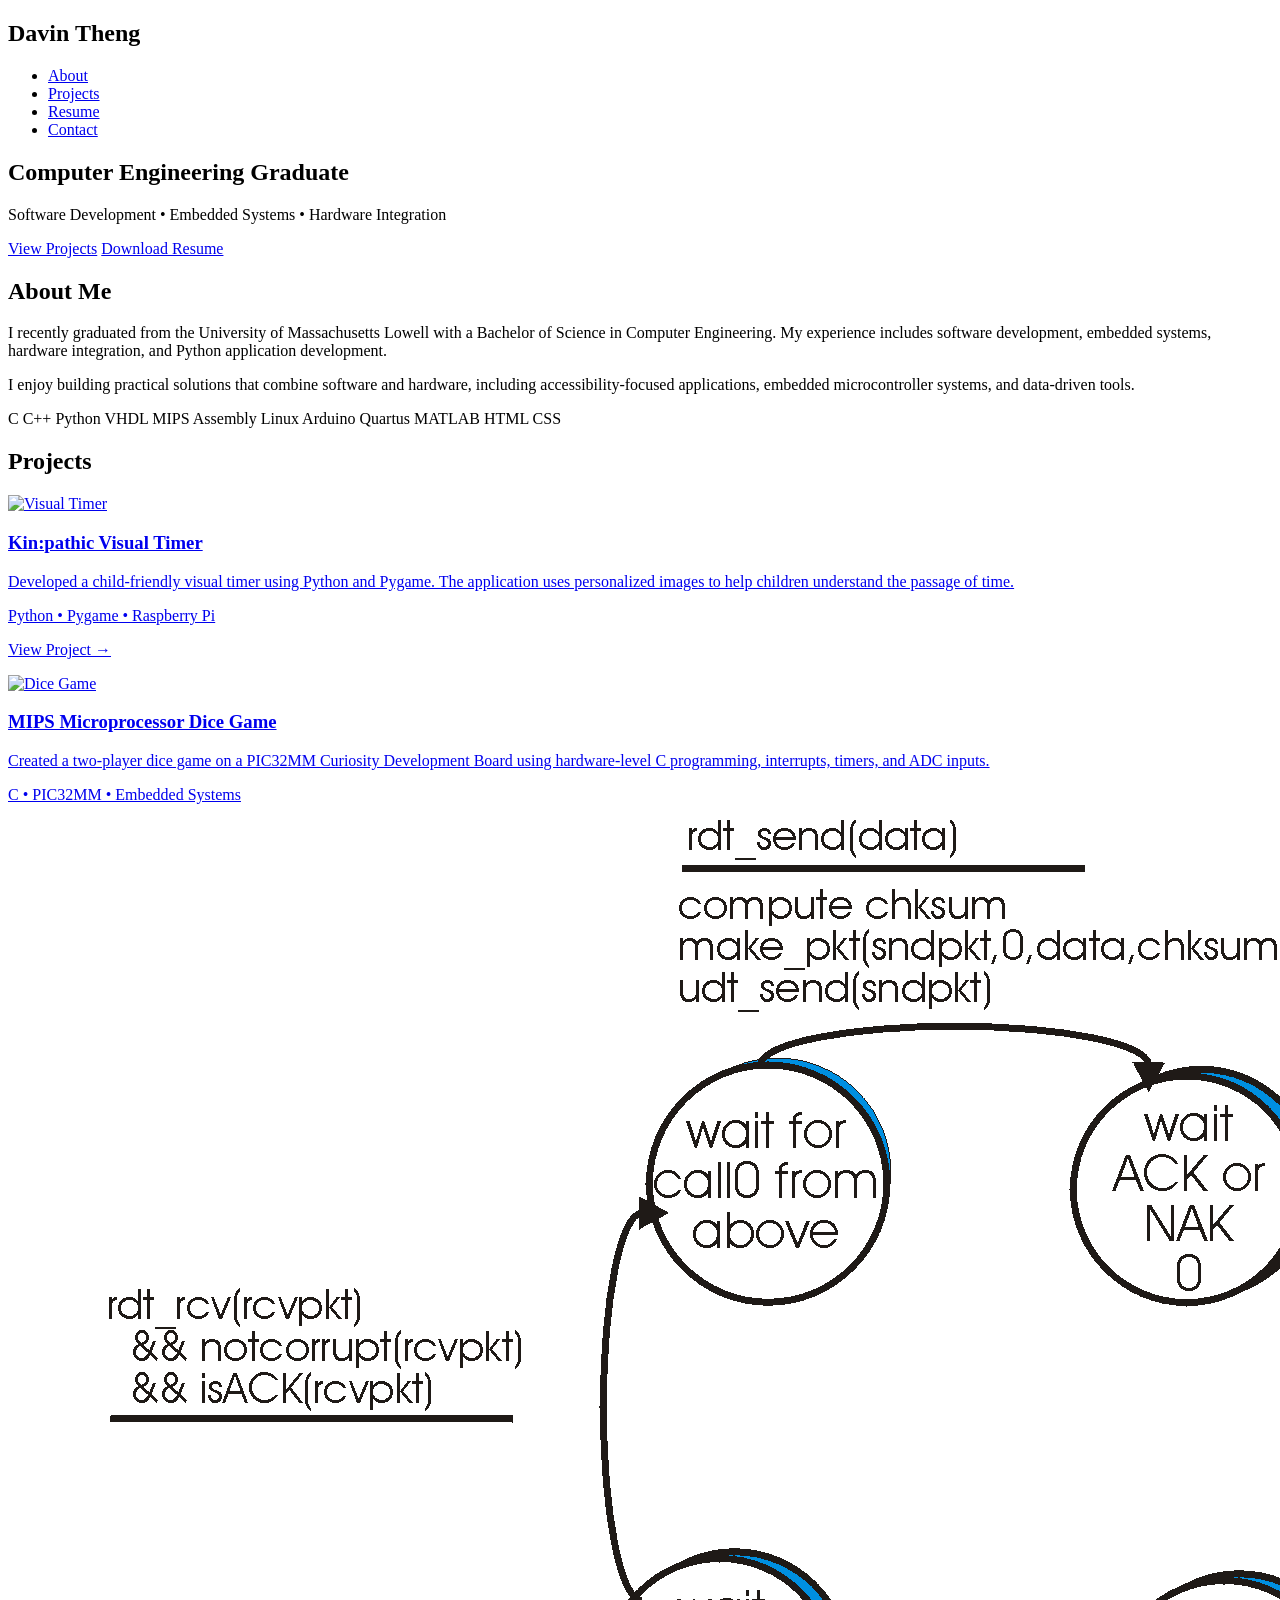
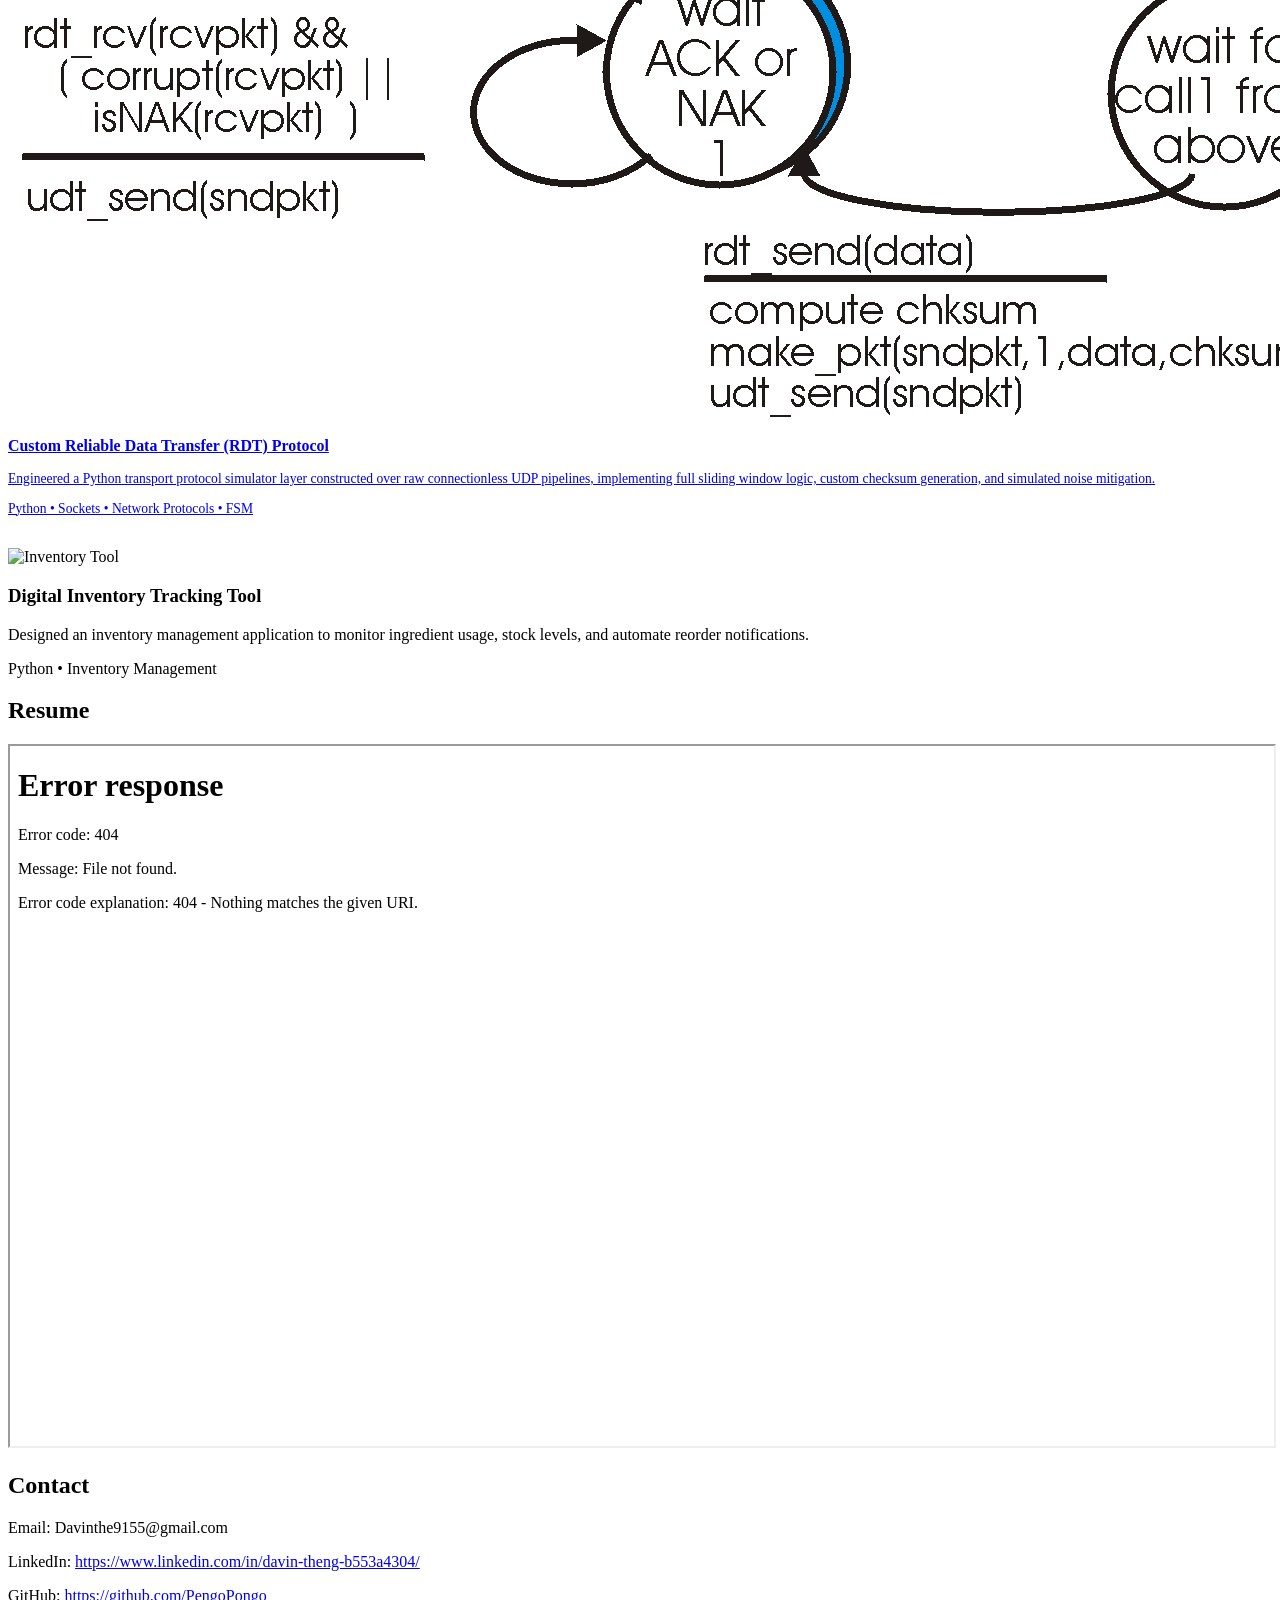
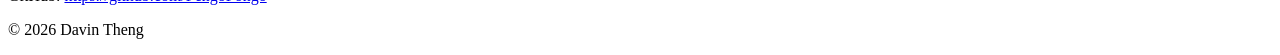
==== index.html @ 6cb1995a "Create portfolio layout in index.html Added HTML structure for portfolio including sections for Abou" ====
<!DOCTYPE html>
<html lang="en">
<head>
    <meta charset="UTF-8">
    <meta name="viewport" content="width=device-width, initial-scale=1.0">
    <title>Davin Theng | Portfolio</title>

    <link rel="stylesheet" href="style.css">
</head>
<body>

    <header>
        <nav>
            <h1>Davin Theng</h1>

            <ul>
                <li><a href="#about">About</a></li>
                <li><a href="#projects">Projects</a></li>
                <li><a href="#resume">Resume</a></li>
                <li><a href="#contact">Contact</a></li>
            </ul>
        </nav>
    </header>

    <section class="hero">
        <div class="hero-content">
            <h2>Computer Engineering Graduate</h2>

            <p>
                Software Development • Embedded Systems • Hardware Integration
            </p>

            <div class="hero-buttons">
                <a href="#projects" class="btn">View Projects</a>
                <a href="resume.pdf" class="btn btn-secondary" target="_blank">
                    Download Resume
                </a>
            </div>
        </div>
    </section>

    <section id="about">
        <h2>About Me</h2>

        <p>
            I recently graduated from the University of Massachusetts Lowell
            with a Bachelor of Science in Computer Engineering.
            My experience includes software development, embedded systems,
            hardware integration, and Python application development.
        </p>

        <p>
            I enjoy building practical solutions that combine software and
            hardware, including accessibility-focused applications,
            embedded microcontroller systems, and data-driven tools.
        </p>

        <div class="skills">
            <span>C</span>
            <span>C++</span>
            <span>Python</span>
            <span>VHDL</span>
            <span>MIPS Assembly</span>
            <span>Linux</span>
            <span>Arduino</span>
            <span>Quartus</span>
            <span>MATLAB</span>
            <span>HTML</span>
            <span>CSS</span>
        </div>
    </section>

    <section id="projects">
        <h2>Projects</h2>

        <div class="project-grid">

            <a href="kinpathic-timer.html" class="project-card project-card-link">
                <img src="images/visual-timer.png" alt="Visual Timer">

                <h3>Kin:pathic Visual Timer</h3>

                <p>
                    Developed a child-friendly visual timer using Python and
                    Pygame. The application uses personalized images to help
                    children understand the passage of time.
                </p>

                <p class="tech">
                    Python • Pygame • Raspberry Pi
                </p>

                <p class="view-more">View Project →</p>
            </a>

            <div class="project-grid">
                
                <a href="dice-game.html" class="project-card project-card-link">
                    <img src="images/dice-game.png" alt="Dice Game">

                    <h3>MIPS Microprocessor Dice Game</h3>

                    <p>
                        Created a two-player dice game on a PIC32MM Curiosity
                        Development Board using hardware-level C programming,
                        interrupts, timers, and ADC inputs.
                    </p>

                    <p class="tech">
                        C • PIC32MM • Embedded Systems
                    </p>
                </a>
            </div>

            <div class="project-card">
                
                <a href="rdt-protocol.html" class="btn" style="margin: 0; padding: 6px 14px; font-size: 0.85rem;">
                    <img src="images/network-protocol.png" alt="RDT Protocol Simulator Architecture">
                    
                    <h3>Custom Reliable Data Transfer (RDT) Protocol</h3>
                
                    <p>
                    Engineered a Python transport protocol simulator layer constructed over raw connectionless UDP pipelines, 
                    implementing full sliding window logic, custom checksum generation, and simulated noise mitigation.
                    </p>
                    
                    <p class="tech">Python • Sockets • Network Protocols • FSM</p>
                
                </a>
            </div>

            <div class="project-card">
                <img src="images/inventory-tool.png" alt="Inventory Tool">

                <h3>Digital Inventory Tracking Tool</h3>

                <p>
                    Designed an inventory management application to monitor
                    ingredient usage, stock levels, and automate reorder
                    notifications.
                </p>

                <p class="tech">
                    Python • Inventory Management
                </p>
            </div>

        </div>
    </section>

    <section id="resume">
        <h2>Resume</h2>

        <iframe
            src="resume.pdf"
            width="100%"
            height="700">
        </iframe>
    </section>

    <section id="contact">
        <h2>Contact</h2>

        <div class="contact-container">
            <p>Email: Davinthe9155@gmail.com</p>

            <p>
                LinkedIn:
                <a href="https://www.linkedin.com/in/davin-theng-b553a4304/">
                    https://www.linkedin.com/in/davin-theng-b553a4304/
                </a>
            </p>

            <p>
                GitHub:
                <a href="https://github.com/PengoPongo">
                    https://github.com/PengoPongo
                </a>
            </p>
        </div>
    </section>

    <footer>
        <p>© 2026 Davin Theng</p>
    </footer>

    <script src="script.js"></script>
</body>
</html>
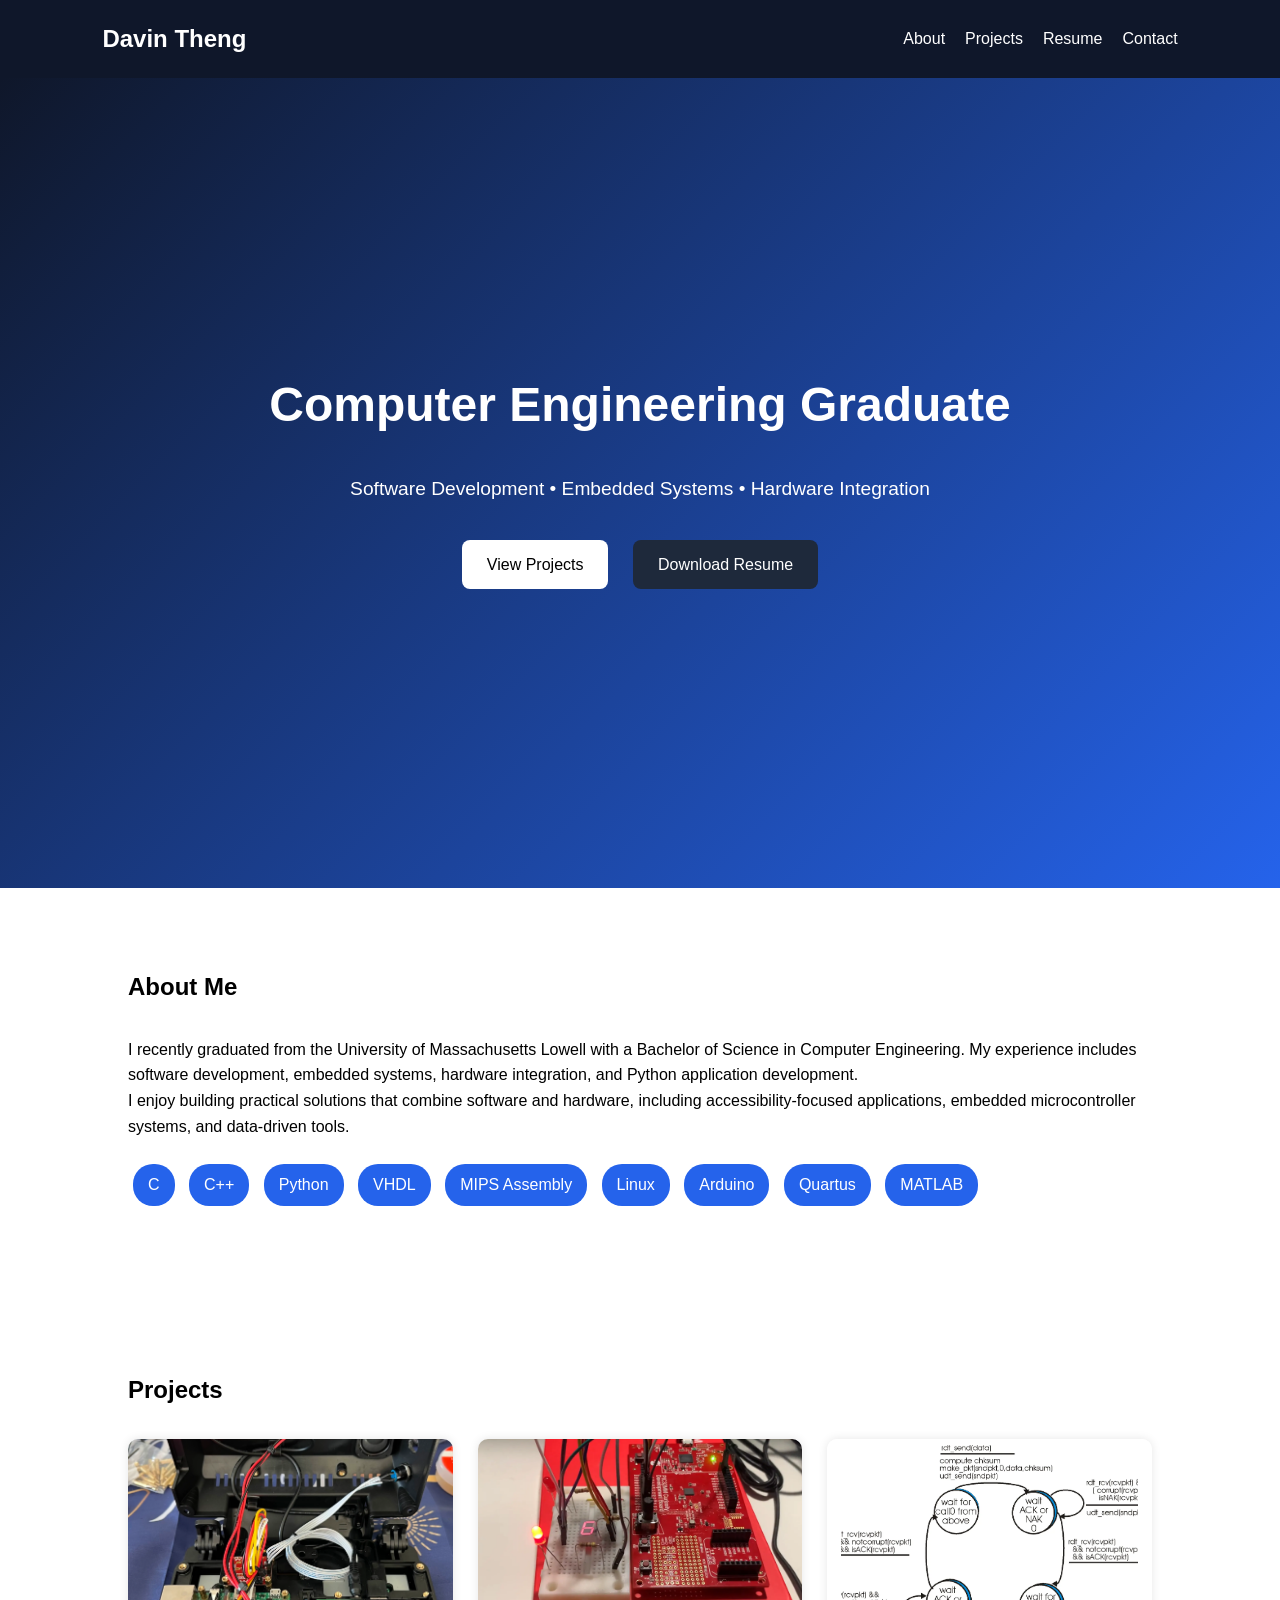
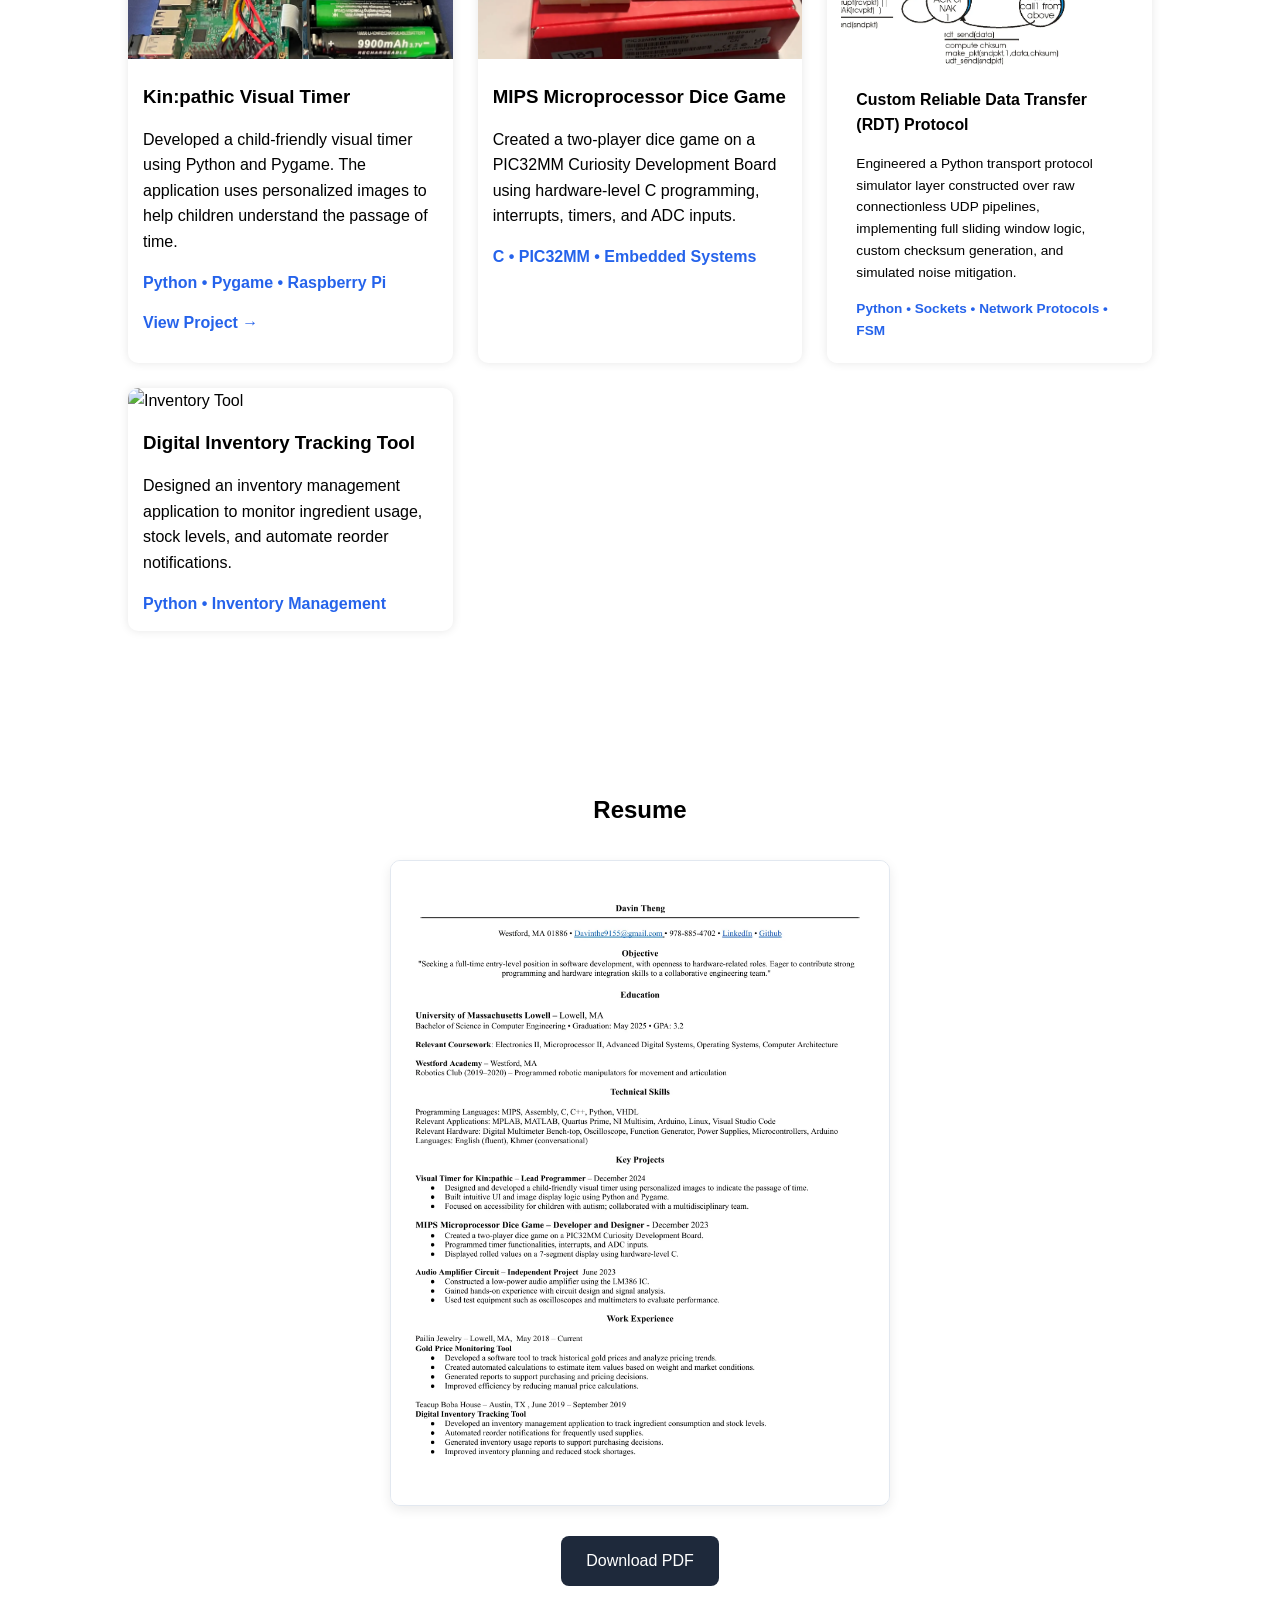
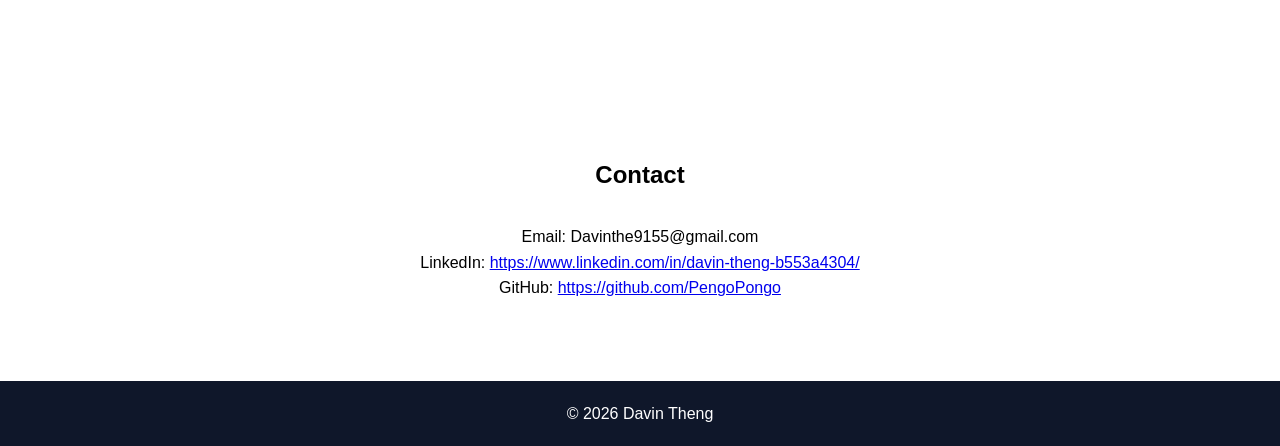
==== commit 72c74e89: "Add files via upload" ====
--- a/index.html
+++ b/index.html
@@ -4,6 +4,19 @@
     <meta charset="UTF-8">
     <meta name="viewport" content="width=device-width, initial-scale=1.0">
     <title>Davin Theng | Portfolio</title>
+
+    <meta name="description" content="Portfolio of Davin Theng — Computer Engineering graduate specializing in Software Development, Embedded Systems, and Hardware Integration.">
+
+    <meta property="og:type" content="website">
+    <meta property="og:title" content="Davin Theng | Computer Engineering Portfolio">
+    <meta property="og:description" content="Explore my projects in embedded systems, Python software development, and hardware integration.">
+    <meta property="og:image" content="https://pengopongo.github.io/davintheng-portfolio//images/og-preview.png">
+    <meta property="og:url" content="https://pengopongo.github.io/davintheng-portfolio/">
+
+    <meta name="twitter:card" content="summary_large_image">
+    <meta name="twitter:title" content="Davin Theng | Computer Engineering Portfolio">
+    <meta name="twitter:description" content="Explore my projects in embedded systems, Python software development, and hardware integration.">
+    <meta name="twitter:image" content="https://pengopongo.github.io/davintheng-portfolio/images/og-preview.png">
 
     <link rel="stylesheet" href="style.css">
 </head>
@@ -65,8 +78,6 @@
             <span>Arduino</span>
             <span>Quartus</span>
             <span>MATLAB</span>
-            <span>HTML</span>
-            <span>CSS</span>
         </div>
     </section>
 
@@ -76,7 +87,7 @@
         <div class="project-grid">
 
             <a href="kinpathic-timer.html" class="project-card project-card-link">
-                <img src="images/visual-timer.png" alt="Visual Timer">
+                <img src="images/visual-timer.webp" alt="Visual Timer">
 
                 <h3>Kin:pathic Visual Timer</h3>
 
@@ -96,7 +107,7 @@
             <div class="project-grid">
                 
                 <a href="dice-game.html" class="project-card project-card-link">
-                    <img src="images/dice-game.png" alt="Dice Game">
+                    <img src="images/dice-game.webp" alt="Dice Game">
 
                     <h3>MIPS Microprocessor Dice Game</h3>
 
@@ -115,7 +126,7 @@
             <div class="project-card">
                 
                 <a href="rdt-protocol.html" class="btn" style="margin: 0; padding: 6px 14px; font-size: 0.85rem;">
-                    <img src="images/network-protocol.png" alt="RDT Protocol Simulator Architecture">
+                    <img src="images/network-protocol.webp" alt="RDT Protocol Simulator Architecture">
                     
                     <h3>Custom Reliable Data Transfer (RDT) Protocol</h3>
                 
@@ -130,7 +141,7 @@
             </div>
 
             <div class="project-card">
-                <img src="images/inventory-tool.png" alt="Inventory Tool">
+                <img src="images/inventory-tool.webp" alt="Inventory Tool">
 
                 <h3>Digital Inventory Tracking Tool</h3>
 
@@ -151,11 +162,16 @@
     <section id="resume">
         <h2>Resume</h2>
 
-        <iframe
-            src="resume.pdf"
-            width="100%"
-            height="700">
-        </iframe>
+        <div class="resume-container">
+            <a href="resume.pdf" target="_blank" rel="noopener noreferrer" class="resume-preview-card">
+                <img src="images/resume-thumbnail.webp" alt="Davin Theng Resume Preview" class="resume-thumbnail">
+            </a>
+            <div class="resume-actions">
+                <a href="resume.pdf" download class="btn btn-secondary">
+                    Download PDF
+                </a>
+            </div>
+        </div>
     </section>
 
     <section id="contact">
@@ -186,4 +202,4 @@
 
     <script src="script.js"></script>
 </body>
-</html>
+</html>
--- a/style.css
+++ b/style.css
@@ -0,0 +1,273 @@
+* {
+    margin: 0;
+    padding: 0;
+    box-sizing: border-box;
+}
+
+body {
+    font-family: Arial, sans-serif;
+    line-height: 1.6;
+}
+
+html, body {
+    max-width: 100%;
+    overflow-x: hidden;
+}
+
+img, iframe, video {
+    max-width: 100%;
+}
+
+header {
+    background: #0f172a;
+    color: white;
+    position: sticky;
+    top: 0;
+}
+
+nav {
+    display: flex;
+    justify-content: space-between;
+    align-items: center;
+    padding: 20px 8%;
+    flex-wrap: wrap; /* Allows header items to wrap instead of overflowing */
+    gap: 15px;
+}
+
+nav ul {
+    list-style: none;
+    display: flex;
+    gap: 20px;
+    flex-wrap: wrap; /* Prevents menu links from clipping off-screen */
+}
+
+nav a {
+    color: white;
+    text-decoration: none;
+}
+
+.hero {
+    height: 90vh;
+    background: linear-gradient(
+        135deg,
+        #0f172a,
+        #2563eb
+    );
+
+    color: white;
+
+    display: flex;
+    justify-content: center;
+    align-items: center;
+    text-align: center;
+}
+
+.hero h2 {
+    font-size: 3rem;
+}
+
+.hero p {
+    margin-top: 15px;
+    font-size: 1.2rem;
+}
+
+.hero-buttons {
+    margin-top: 25px;
+}
+
+.btn {
+    background: white;
+    color: black;
+    text-decoration: none;
+    padding: 12px 25px;
+    border-radius: 8px;
+    margin: 10px;
+    display: inline-block;
+}
+
+.btn-secondary {
+    background: #1e293b;
+    color: white;
+}
+
+section {
+    padding: 80px 10%;
+}
+
+section h2 {
+    margin-bottom: 30px;
+}
+
+.skills {
+    margin-top: 20px;
+}
+
+.skills span {
+    display: inline-block;
+    background: #2563eb;
+    color: white;
+    padding: 8px 15px;
+    margin: 5px;
+    border-radius: 20px;
+}
+
+.project-grid {
+    display: grid;
+
+    grid-template-columns:
+    repeat(auto-fit, minmax(300px, 1fr));
+
+    gap: 25px;
+}
+
+.project-card {
+    background: white;
+    box-shadow: 0 0 10px rgba(0,0,0,.1);
+    border-radius: 10px;
+    overflow: hidden;
+}
+
+.project-card img {
+    width: 100%;
+    height: 220px;
+    object-fit: cover;
+}
+
+.project-card h3 {
+    padding: 15px;
+}
+
+.project-card p {
+    padding: 0 15px 15px;
+}
+
+.tech {
+    color: #2563eb;
+    font-weight: bold;
+}
+
+#contact {
+    text-align: center;
+}
+
+footer {
+    background: #0f172a;
+    color: white;
+    text-align: center;
+    padding: 20px;
+}
+/* ── Clickable project card ── */
+.project-card-link {
+    display: block;
+    text-decoration: none;
+    color: inherit;
+    transition: transform 0.2s, box-shadow 0.2s;
+}
+
+.project-card-link:hover {
+    transform: translateY(-4px);
+    box-shadow: 0 8px 24px rgba(0,0,0,0.15);
+}
+
+.view-more {
+    color: #2563eb;
+    font-weight: bold;
+    padding: 0 15px 15px !important;
+}
+
+.video-container {
+    position: relative;
+    padding-bottom: 56.25%; /* 16:9 Aspect Ratio */
+    padding-top: 0;
+    height: 0;
+    overflow: hidden;
+    margin: 30px 0;
+    border-radius: 10px;
+    box-shadow: 0 4px 12px rgba(0, 0, 0, 0.1);
+}
+
+.video-container iframe {
+    position: absolute;
+    top: 0;
+    left: 0;
+    width: 100%;
+    height: 100%;
+    border: none;
+}
+
+#resume {
+    text-align: center;
+}
+
+.resume-container {
+    display: flex;
+    flex-direction: column;
+    align-items: center;    /* Centers children horizontally */
+    justify-content: center;
+    max-width: 500px;        /* Limits thumbnail width */
+    margin: 0 auto;         /* Centers container on the page */
+    gap: 20px;
+}
+
+.resume-preview-card {
+    display: block;
+    width: 100%;
+    border-radius: 10px;
+    overflow: hidden;
+    border: 1px solid #e2e8f0;
+    box-shadow: 0 4px 12px rgba(0, 0, 0, 0.08);
+    transition: transform 0.2s, box-shadow 0.2s;
+}
+
+.resume-preview-card:hover {
+    transform: translateY(-3px);
+    box-shadow: 0 8px 24px rgba(0, 0, 0, 0.15);
+}
+
+.resume-thumbnail {
+    width: 100%;
+    height: auto;
+    display: block;
+}
+
+.resume-actions {
+    display: flex;
+    justify-content: center; /* Centers the download button */
+    width: 100%;
+}
+
+@media (max-width: 600px) {
+    nav {
+        flex-direction: column;
+        align-items: center;
+        text-align: center;
+        padding: 15px 5%;
+    }
+
+    nav ul {
+        justify-content: center;
+        gap: 12px 18px;
+    }
+
+    .hero {
+        height: auto;
+        min-height: 70vh;
+        padding: 60px 5%;
+    }
+
+    .hero h2 {
+        font-size: 2rem;
+    }
+
+    .hero p {
+        font-size: 1rem;
+    }
+
+    section {
+        padding: 50px 5%;
+    }
+
+    .project-grid {
+        grid-template-columns: 1fr; /* Stacks project cards in a single column */
+    }
+}
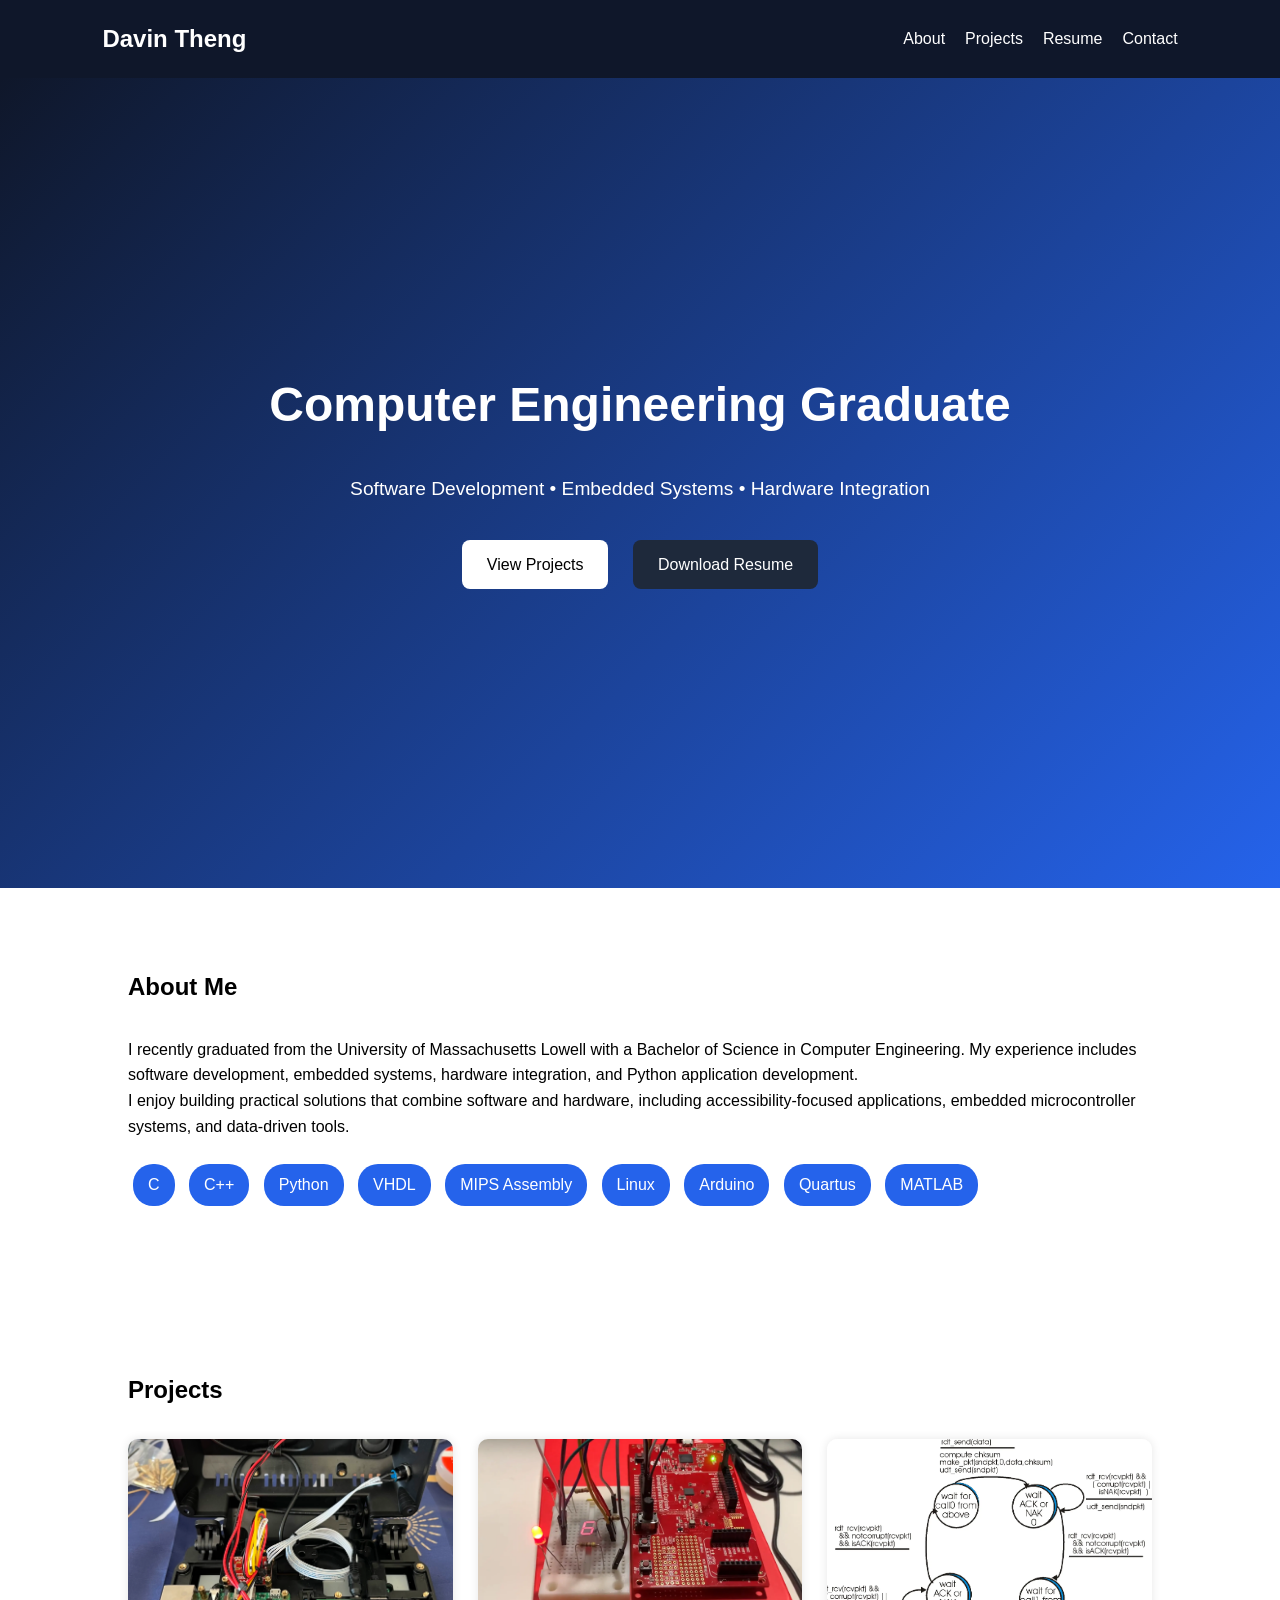
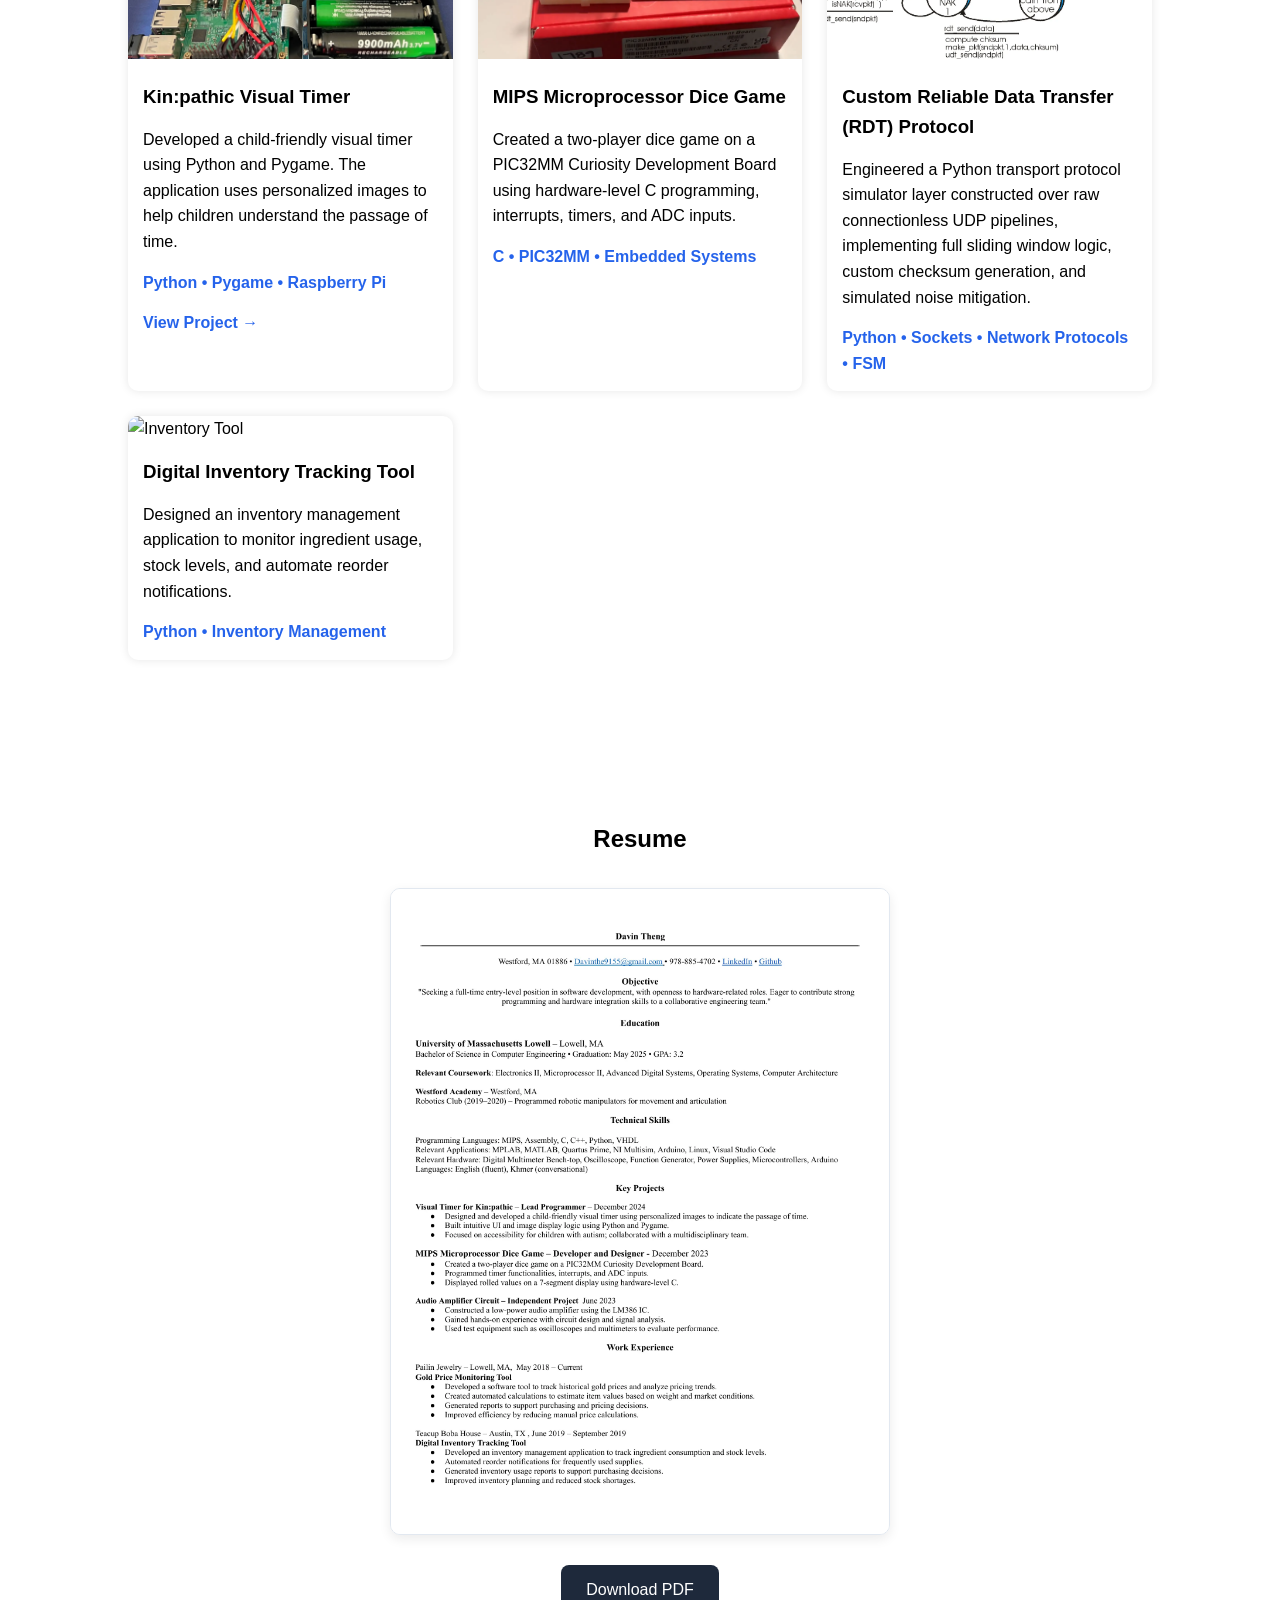
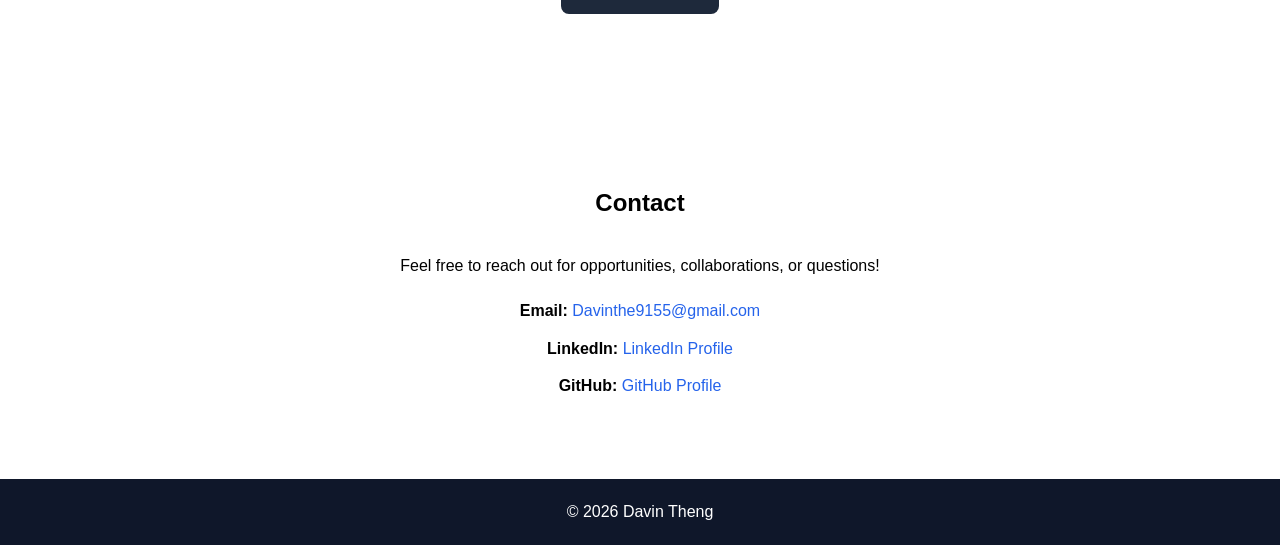
==== commit ec62fe4d: "Add files via upload" ====
--- a/index.html
+++ b/index.html
@@ -5,18 +5,20 @@
     <meta name="viewport" content="width=device-width, initial-scale=1.0">
     <title>Davin Theng | Portfolio</title>
 
+    <link rel="icon" type="image/x-icon" href="images/favicon.ico">
+
     <meta name="description" content="Portfolio of Davin Theng — Computer Engineering graduate specializing in Software Development, Embedded Systems, and Hardware Integration.">
 
     <meta property="og:type" content="website">
     <meta property="og:title" content="Davin Theng | Computer Engineering Portfolio">
     <meta property="og:description" content="Explore my projects in embedded systems, Python software development, and hardware integration.">
-    <meta property="og:image" content="https://pengopongo.github.io/davintheng-portfolio//images/og-preview.png">
+    <meta property="og:image" content="https://pengopongo.github.io/davintheng-portfolio//images/og-preview.webp">
     <meta property="og:url" content="https://pengopongo.github.io/davintheng-portfolio/">
 
     <meta name="twitter:card" content="summary_large_image">
     <meta name="twitter:title" content="Davin Theng | Computer Engineering Portfolio">
     <meta name="twitter:description" content="Explore my projects in embedded systems, Python software development, and hardware integration.">
-    <meta name="twitter:image" content="https://pengopongo.github.io/davintheng-portfolio/images/og-preview.png">
+    <meta name="twitter:image" content="https://pengopongo.github.io/davintheng-portfolio/images/og-preview.webp">
 
     <link rel="stylesheet" href="style.css">
 </head>
@@ -123,9 +125,9 @@
                 </a>
             </div>
 
-            <div class="project-card">
-                
-                <a href="rdt-protocol.html" class="btn" style="margin: 0; padding: 6px 14px; font-size: 0.85rem;">
+            <div class="project-grid">
+        
+                <a href="rdt-protocol.html" class="project-card project-card-link">
                     <img src="images/network-protocol.webp" alt="RDT Protocol Simulator Architecture">
                     
                     <h3>Custom Reliable Data Transfer (RDT) Protocol</h3>
@@ -140,8 +142,9 @@
                 </a>
             </div>
 
-            <div class="project-card">
-                <img src="images/inventory-tool.webp" alt="Inventory Tool">
+            <div class="project-grid">
+                <a href="inventory-tool.html" class="project-card project-card-link">
+                    <img src="images/inventory-tool.webp" alt="Inventory Tool">
 
                 <h3>Digital Inventory Tracking Tool</h3>
 
@@ -151,9 +154,8 @@
                     notifications.
                 </p>
 
-                <p class="tech">
-                    Python • Inventory Management
-                </p>
+                <p class="tech"> Python • Inventory Management </p>
+                </a>
             </div>
 
         </div>
@@ -174,26 +176,24 @@
         </div>
     </section>
 
-    <section id="contact">
+<section id="contact">
         <h2>Contact</h2>
-
-        <div class="contact-container">
-            <p>Email: Davinthe9155@gmail.com</p>
-
-            <p>
-                LinkedIn:
-                <a href="https://www.linkedin.com/in/davin-theng-b553a4304/">
-                    https://www.linkedin.com/in/davin-theng-b553a4304/
-                </a>
-            </p>
-
-            <p>
-                GitHub:
-                <a href="https://github.com/PengoPongo">
-                    https://github.com/PengoPongo
-                </a>
-            </p>
-        </div>
+        <p>Feel free to reach out for opportunities, collaborations, or questions!</p>
+        
+        <ul class="contact-links">
+            <li>
+                <strong>Email:</strong> 
+                <a href="mailto:Davinthe9155@gmail.com">Davinthe9155@gmail.com</a>
+            </li>
+            <li>
+                <strong>LinkedIn:</strong> 
+                <a href="https://www.linkedin.com/in/davin-theng-b553a4304" target="_blank" rel="noopener noreferrer">LinkedIn Profile</a>
+            </li>
+            <li>
+                <strong>GitHub:</strong> 
+                <a href="https://github.com/PengoPongo" target="_blank" rel="noopener noreferrer">GitHub Profile</a>
+            </li>
+        </ul>
     </section>
 
     <footer>
--- a/style.css
+++ b/style.css
@@ -269,5 +269,29 @@
 
     .project-grid {
         grid-template-columns: 1fr; /* Stacks project cards in a single column */
-    }
+    }    
+}
+
+#contact {
+    text-align: center;
+}
+
+.contact-links {
+    list-style: none;
+    padding: 0;
+    margin-top: 20px;
+    display: flex;
+    flex-direction: column;
+    gap: 12px;
+    align-items: center;
+}
+
+.contact-links a {
+    color: #2563eb;
+    text-decoration: none;
+    font-weight: 500;
+}
+
+.contact-links a:hover {
+    text-decoration: underline;
 }
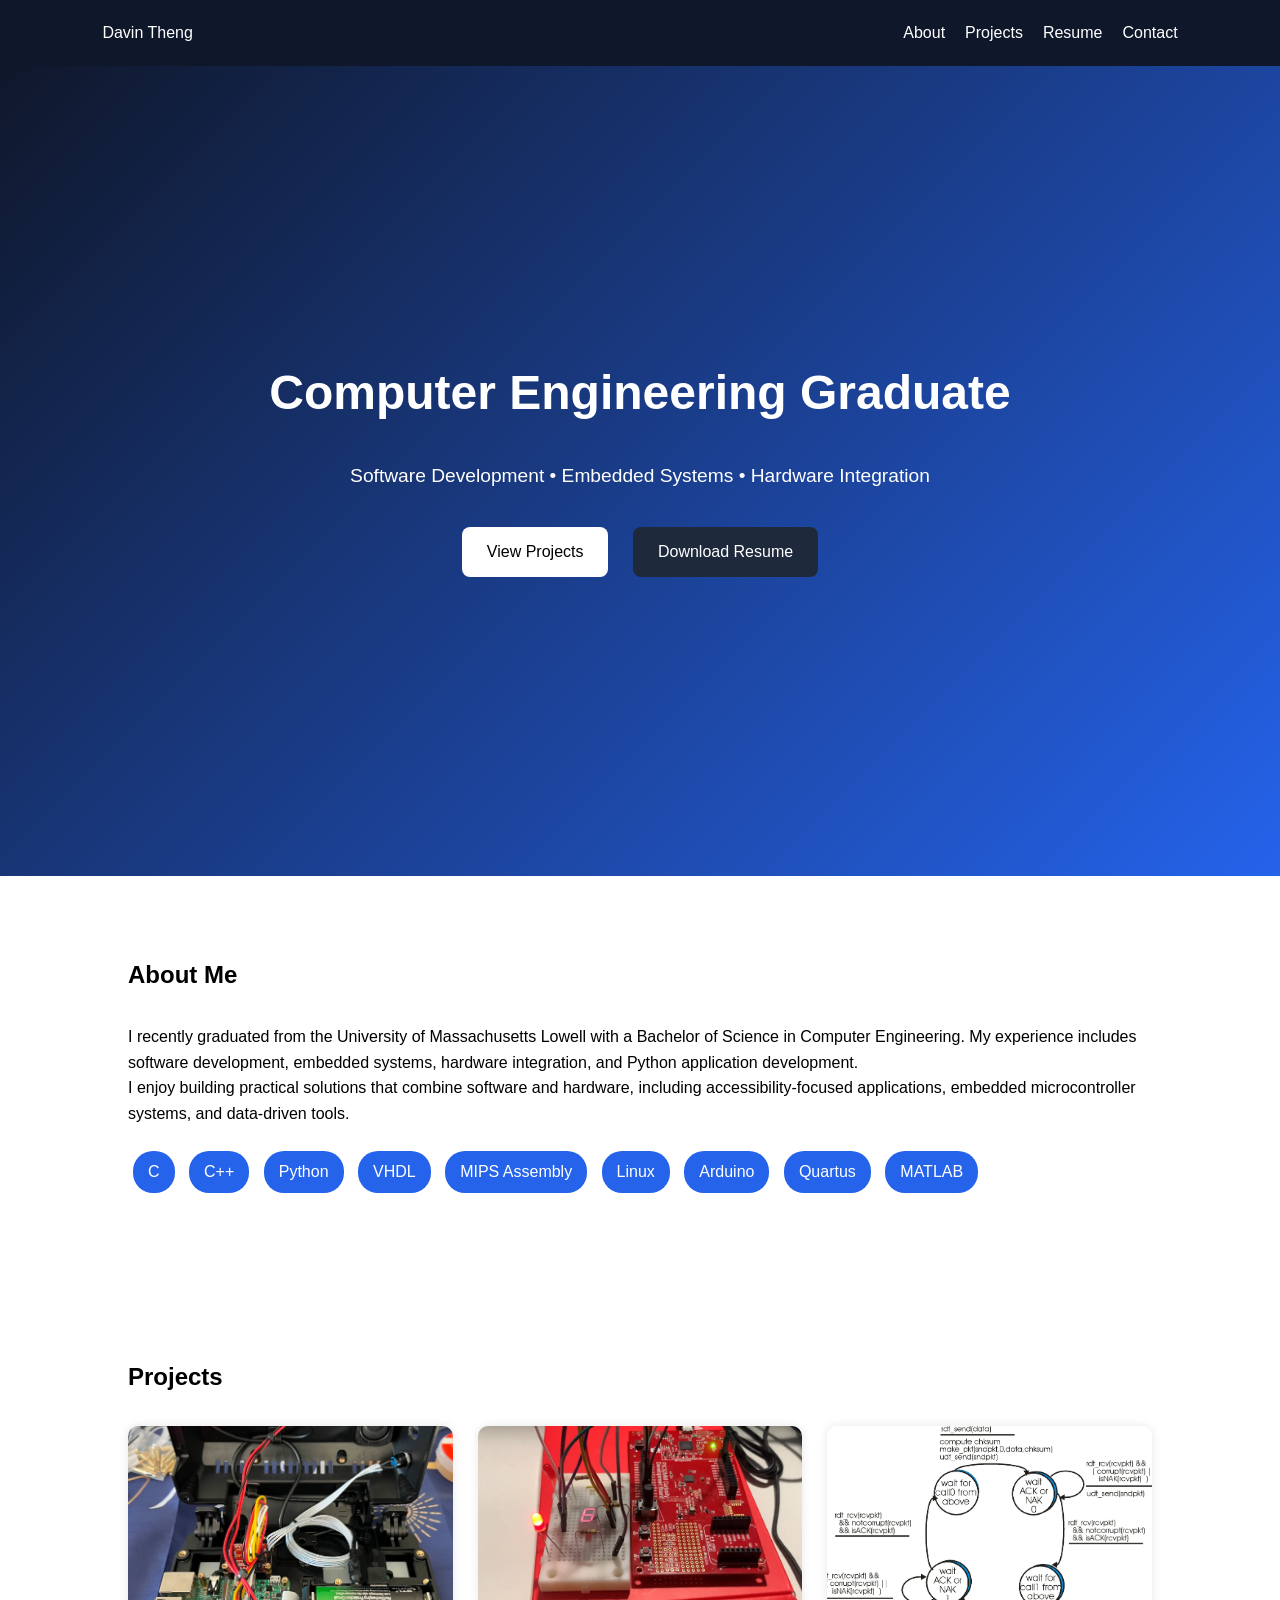
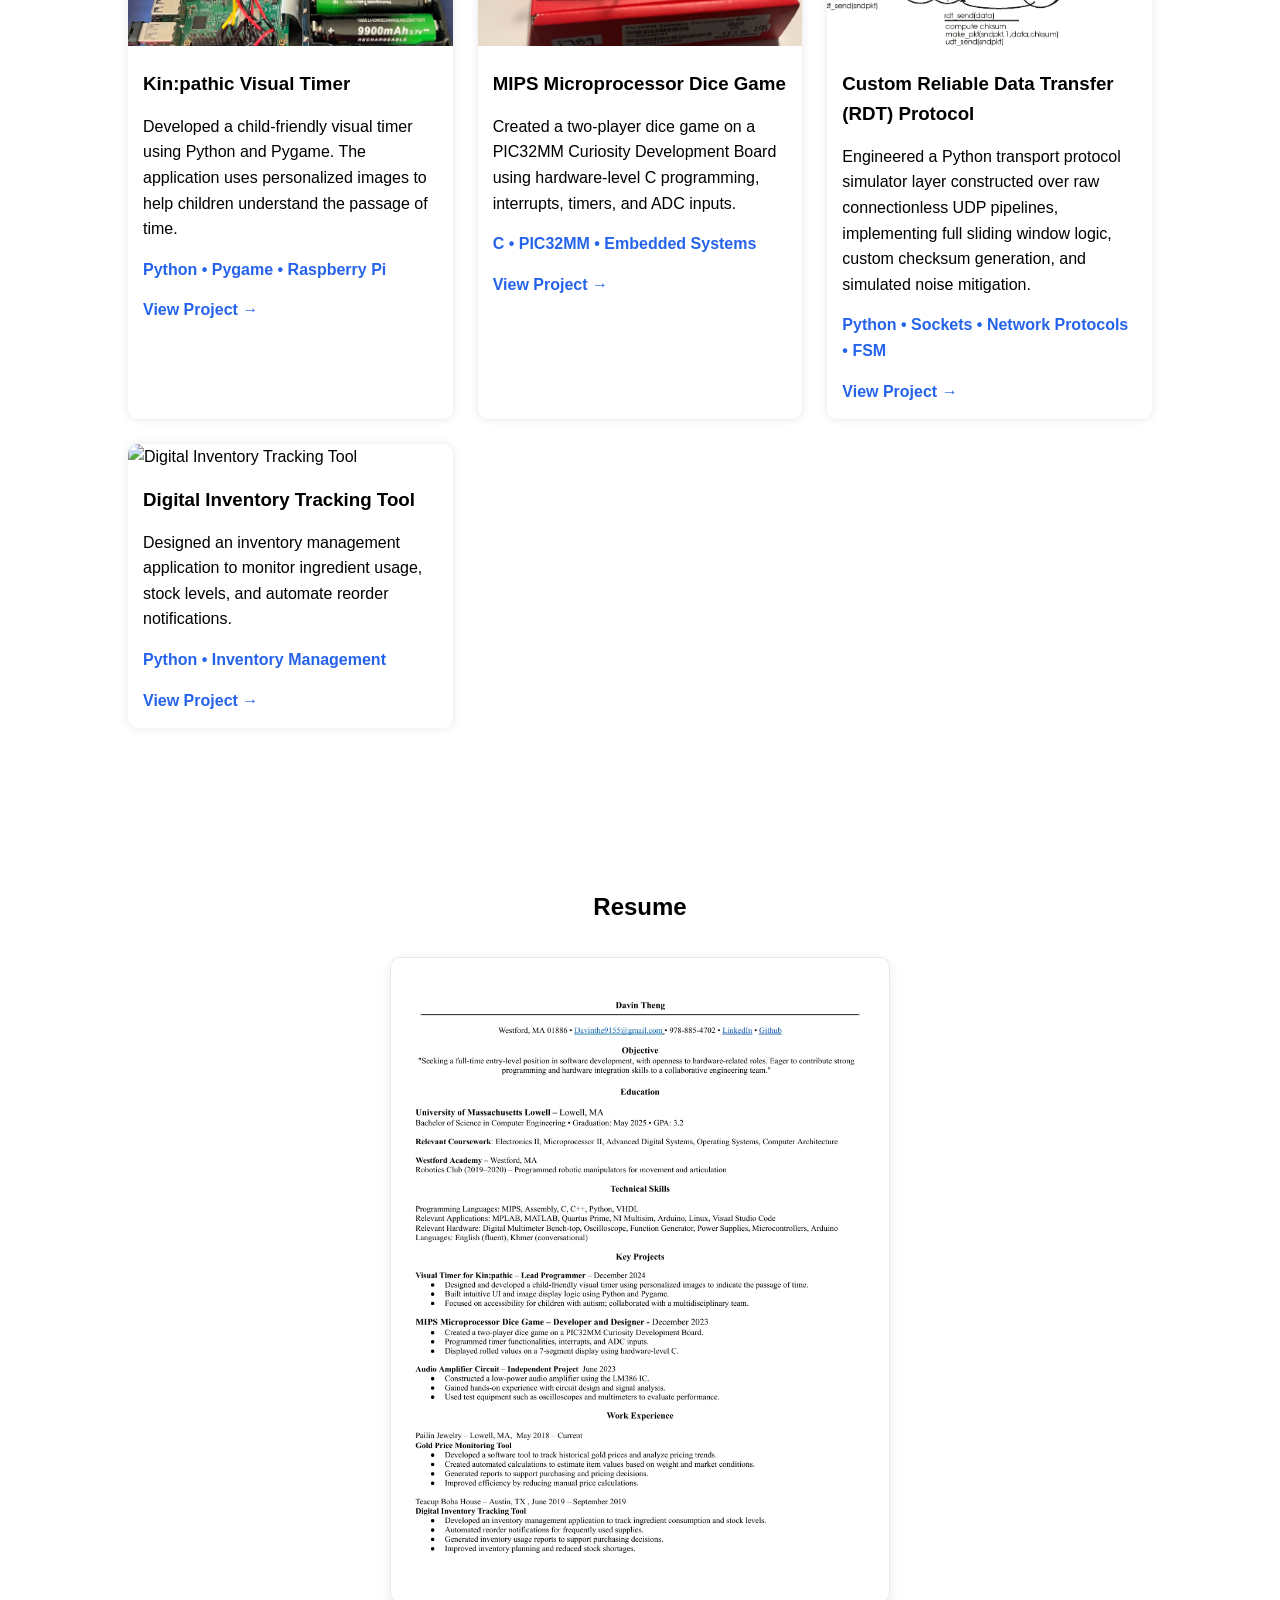
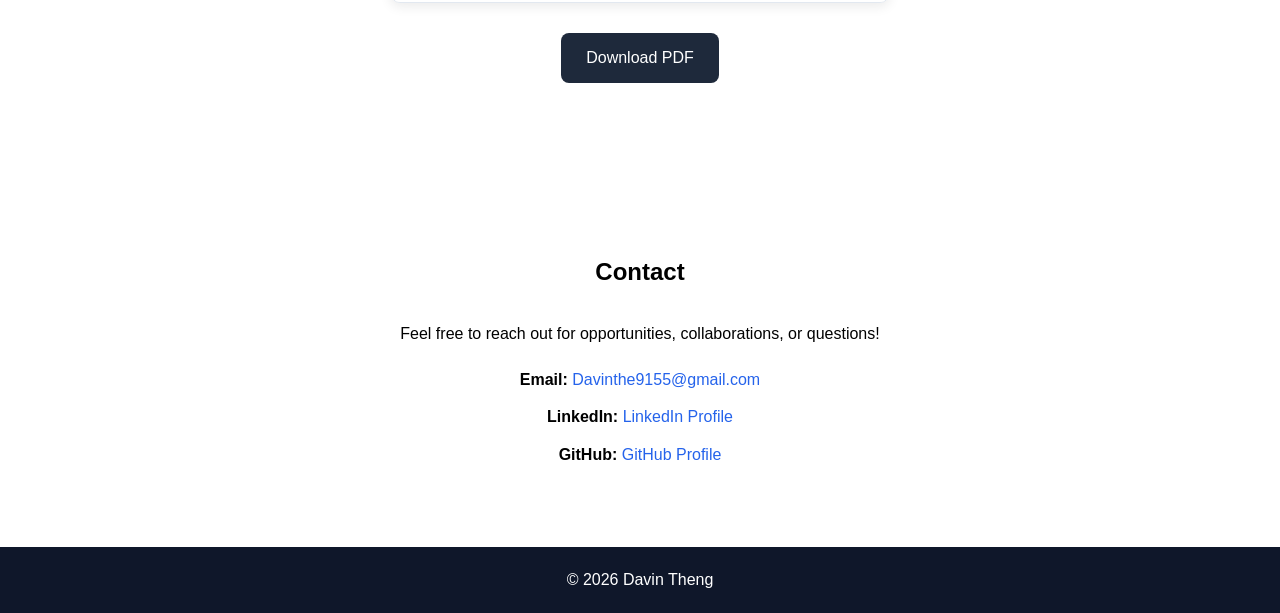
==== commit 8d97a6a6: "Add files via upload" ====
--- a/index.html
+++ b/index.html
@@ -3,18 +3,22 @@
 <head>
     <meta charset="UTF-8">
     <meta name="viewport" content="width=device-width, initial-scale=1.0">
-    <title>Davin Theng | Portfolio</title>
+    <title>Davin Theng | Computer Engineering Portfolio</title>
 
+    <!-- Favicon -->
     <link rel="icon" type="image/x-icon" href="images/favicon.ico">
 
+    <!-- Meta Description -->
     <meta name="description" content="Portfolio of Davin Theng — Computer Engineering graduate specializing in Software Development, Embedded Systems, and Hardware Integration.">
 
+    <!-- Open Graph / Social Media -->
     <meta property="og:type" content="website">
     <meta property="og:title" content="Davin Theng | Computer Engineering Portfolio">
     <meta property="og:description" content="Explore my projects in embedded systems, Python software development, and hardware integration.">
-    <meta property="og:image" content="https://pengopongo.github.io/davintheng-portfolio//images/og-preview.webp">
+    <meta property="og:image" content="https://pengopongo.github.io/davintheng-portfolio/images/og-preview.webp">
     <meta property="og:url" content="https://pengopongo.github.io/davintheng-portfolio/">
 
+    <!-- Twitter Card -->
     <meta name="twitter:card" content="summary_large_image">
     <meta name="twitter:title" content="Davin Theng | Computer Engineering Portfolio">
     <meta name="twitter:description" content="Explore my projects in embedded systems, Python software development, and hardware integration.">
@@ -25,9 +29,8 @@
 <body>
 
     <header>
-        <nav>
-            <h1>Davin Theng</h1>
-
+        <nav aria-label="Main Navigation">
+            <a href="#" class="logo">Davin Theng</a>
             <ul>
                 <li><a href="#about">About</a></li>
                 <li><a href="#projects">Projects</a></li>
@@ -37,164 +40,139 @@
         </nav>
     </header>
 
-    <section class="hero">
-        <div class="hero-content">
-            <h2>Computer Engineering Graduate</h2>
+    <main>
+        <section class="hero">
+            <div class="hero-content">
+                <h2>Computer Engineering Graduate</h2>
+                <p>Software Development • Embedded Systems • Hardware Integration</p>
+                <div class="hero-buttons">
+                    <a href="#projects" class="btn">View Projects</a>
+                    <a href="resume.pdf" class="btn btn-secondary" target="_blank" rel="noopener noreferrer">
+                        Download Resume
+                    </a>
+                </div>
+            </div>
+        </section>
+
+        <section id="about">
+            <h2>About Me</h2>
 
             <p>
-                Software Development • Embedded Systems • Hardware Integration
+                I recently graduated from the University of Massachusetts Lowell
+                with a Bachelor of Science in Computer Engineering.
+                My experience includes software development, embedded systems,
+                hardware integration, and Python application development.
             </p>
 
-            <div class="hero-buttons">
-                <a href="#projects" class="btn">View Projects</a>
-                <a href="resume.pdf" class="btn btn-secondary" target="_blank">
-                    Download Resume
-                </a>
+            <p>
+                I enjoy building practical solutions that combine software and
+                hardware, including accessibility-focused applications,
+                embedded microcontroller systems, and data-driven tools.
+            </p>
+
+            <div class="skills">
+                <span>C</span>
+                <span>C++</span>
+                <span>Python</span>
+                <span>VHDL</span>
+                <span>MIPS Assembly</span>
+                <span>Linux</span>
+                <span>Arduino</span>
+                <span>Quartus</span>
+                <span>MATLAB</span>
             </div>
-        </div>
-    </section>
+        </section>
 
-    <section id="about">
-        <h2>About Me</h2>
-
-        <p>
-            I recently graduated from the University of Massachusetts Lowell
-            with a Bachelor of Science in Computer Engineering.
-            My experience includes software development, embedded systems,
-            hardware integration, and Python application development.
-        </p>
-
-        <p>
-            I enjoy building practical solutions that combine software and
-            hardware, including accessibility-focused applications,
-            embedded microcontroller systems, and data-driven tools.
-        </p>
-
-        <div class="skills">
-            <span>C</span>
-            <span>C++</span>
-            <span>Python</span>
-            <span>VHDL</span>
-            <span>MIPS Assembly</span>
-            <span>Linux</span>
-            <span>Arduino</span>
-            <span>Quartus</span>
-            <span>MATLAB</span>
-        </div>
-    </section>
-
-    <section id="projects">
-        <h2>Projects</h2>
-
-        <div class="project-grid">
-
-            <a href="kinpathic-timer.html" class="project-card project-card-link">
-                <img src="images/visual-timer.webp" alt="Visual Timer">
-
-                <h3>Kin:pathic Visual Timer</h3>
-
-                <p>
-                    Developed a child-friendly visual timer using Python and
-                    Pygame. The application uses personalized images to help
-                    children understand the passage of time.
-                </p>
-
-                <p class="tech">
-                    Python • Pygame • Raspberry Pi
-                </p>
-
-                <p class="view-more">View Project →</p>
-            </a>
+        <section id="projects">
+            <h2>Projects</h2>
 
             <div class="project-grid">
-                
+
+                <a href="kinpathic-timer.html" class="project-card project-card-link">
+                    <img src="images/visual-timer.webp" alt="Kin:pathic Visual Timer">
+                    <h3>Kin:pathic Visual Timer</h3>
+                    <p>
+                        Developed a child-friendly visual timer using Python and
+                        Pygame. The application uses personalized images to help
+                        children understand the passage of time.
+                    </p>
+                    <p class="tech">Python • Pygame • Raspberry Pi</p>
+                    <p class="view-more">View Project →</p>
+                </a>
+
                 <a href="dice-game.html" class="project-card project-card-link">
-                    <img src="images/dice-game.webp" alt="Dice Game">
-
+                    <img src="images/dice-game.webp" alt="MIPS Microprocessor Dice Game">
                     <h3>MIPS Microprocessor Dice Game</h3>
-
                     <p>
                         Created a two-player dice game on a PIC32MM Curiosity
                         Development Board using hardware-level C programming,
                         interrupts, timers, and ADC inputs.
                     </p>
+                    <p class="tech">C • PIC32MM • Embedded Systems</p>
+                    <p class="view-more">View Project →</p>
+                </a>
 
-                    <p class="tech">
-                        C • PIC32MM • Embedded Systems
-                    </p>
-                </a>
-            </div>
-
-            <div class="project-grid">
-        
                 <a href="rdt-protocol.html" class="project-card project-card-link">
                     <img src="images/network-protocol.webp" alt="RDT Protocol Simulator Architecture">
-                    
                     <h3>Custom Reliable Data Transfer (RDT) Protocol</h3>
-                
                     <p>
-                    Engineered a Python transport protocol simulator layer constructed over raw connectionless UDP pipelines, 
-                    implementing full sliding window logic, custom checksum generation, and simulated noise mitigation.
+                        Engineered a Python transport protocol simulator layer constructed over raw connectionless UDP pipelines, 
+                        implementing full sliding window logic, custom checksum generation, and simulated noise mitigation.
                     </p>
-                    
                     <p class="tech">Python • Sockets • Network Protocols • FSM</p>
-                
+                    <p class="view-more">View Project →</p>
                 </a>
+
+                <a href="inventory-tool.html" class="project-card project-card-link">
+                    <img src="images/inventory-tool.webp" alt="Digital Inventory Tracking Tool">
+                    <h3>Digital Inventory Tracking Tool</h3>
+                    <p>
+                        Designed an inventory management application to monitor
+                        ingredient usage, stock levels, and automate reorder
+                        notifications.
+                    </p>
+                    <p class="tech">Python • Inventory Management</p>
+                    <p class="view-more">View Project →</p>
+                </a>
+
             </div>
+        </section>
 
-            <div class="project-grid">
-                <a href="inventory-tool.html" class="project-card project-card-link">
-                    <img src="images/inventory-tool.webp" alt="Inventory Tool">
+        <section id="resume">
+            <h2>Resume</h2>
 
-                <h3>Digital Inventory Tracking Tool</h3>
+            <div class="resume-container">
+                <a href="resume.pdf" target="_blank" rel="noopener noreferrer" class="resume-preview-card">
+                    <img src="images/resume-thumbnail.webp" alt="Davin Theng Resume Preview" class="resume-thumbnail">
+                </a>
+                <div class="resume-actions">
+                    <a href="resume.pdf" download class="btn btn-secondary">
+                        Download PDF
+                    </a>
+                </div>
+            </div>
+        </section>
 
-                <p>
-                    Designed an inventory management application to monitor
-                    ingredient usage, stock levels, and automate reorder
-                    notifications.
-                </p>
-
-                <p class="tech"> Python • Inventory Management </p>
-                </a>
-            </div>
-
-        </div>
-    </section>
-
-    <section id="resume">
-        <h2>Resume</h2>
-
-        <div class="resume-container">
-            <a href="resume.pdf" target="_blank" rel="noopener noreferrer" class="resume-preview-card">
-                <img src="images/resume-thumbnail.webp" alt="Davin Theng Resume Preview" class="resume-thumbnail">
-            </a>
-            <div class="resume-actions">
-                <a href="resume.pdf" download class="btn btn-secondary">
-                    Download PDF
-                </a>
-            </div>
-        </div>
-    </section>
-
-<section id="contact">
-        <h2>Contact</h2>
-        <p>Feel free to reach out for opportunities, collaborations, or questions!</p>
-        
-        <ul class="contact-links">
-            <li>
-                <strong>Email:</strong> 
-                <a href="mailto:Davinthe9155@gmail.com">Davinthe9155@gmail.com</a>
-            </li>
-            <li>
-                <strong>LinkedIn:</strong> 
-                <a href="https://www.linkedin.com/in/davin-theng-b553a4304" target="_blank" rel="noopener noreferrer">LinkedIn Profile</a>
-            </li>
-            <li>
-                <strong>GitHub:</strong> 
-                <a href="https://github.com/PengoPongo" target="_blank" rel="noopener noreferrer">GitHub Profile</a>
-            </li>
-        </ul>
-    </section>
+        <section id="contact">
+            <h2>Contact</h2>
+            <p>Feel free to reach out for opportunities, collaborations, or questions!</p>
+            
+            <ul class="contact-links">
+                <li>
+                    <strong>Email:</strong> 
+                    <a href="mailto:Davinthe9155@gmail.com">Davinthe9155@gmail.com</a>
+                </li>
+                <li>
+                    <strong>LinkedIn:</strong> 
+                    <a href="https://www.linkedin.com/in/davin-theng-b553a4304" target="_blank" rel="noopener noreferrer">LinkedIn Profile</a>
+                </li>
+                <li>
+                    <strong>GitHub:</strong> 
+                    <a href="https://github.com/PengoPongo" target="_blank" rel="noopener noreferrer">GitHub Profile</a>
+                </li>
+            </ul>
+        </section>
+    </main>
 
     <footer>
         <p>© 2026 Davin Theng</p>
